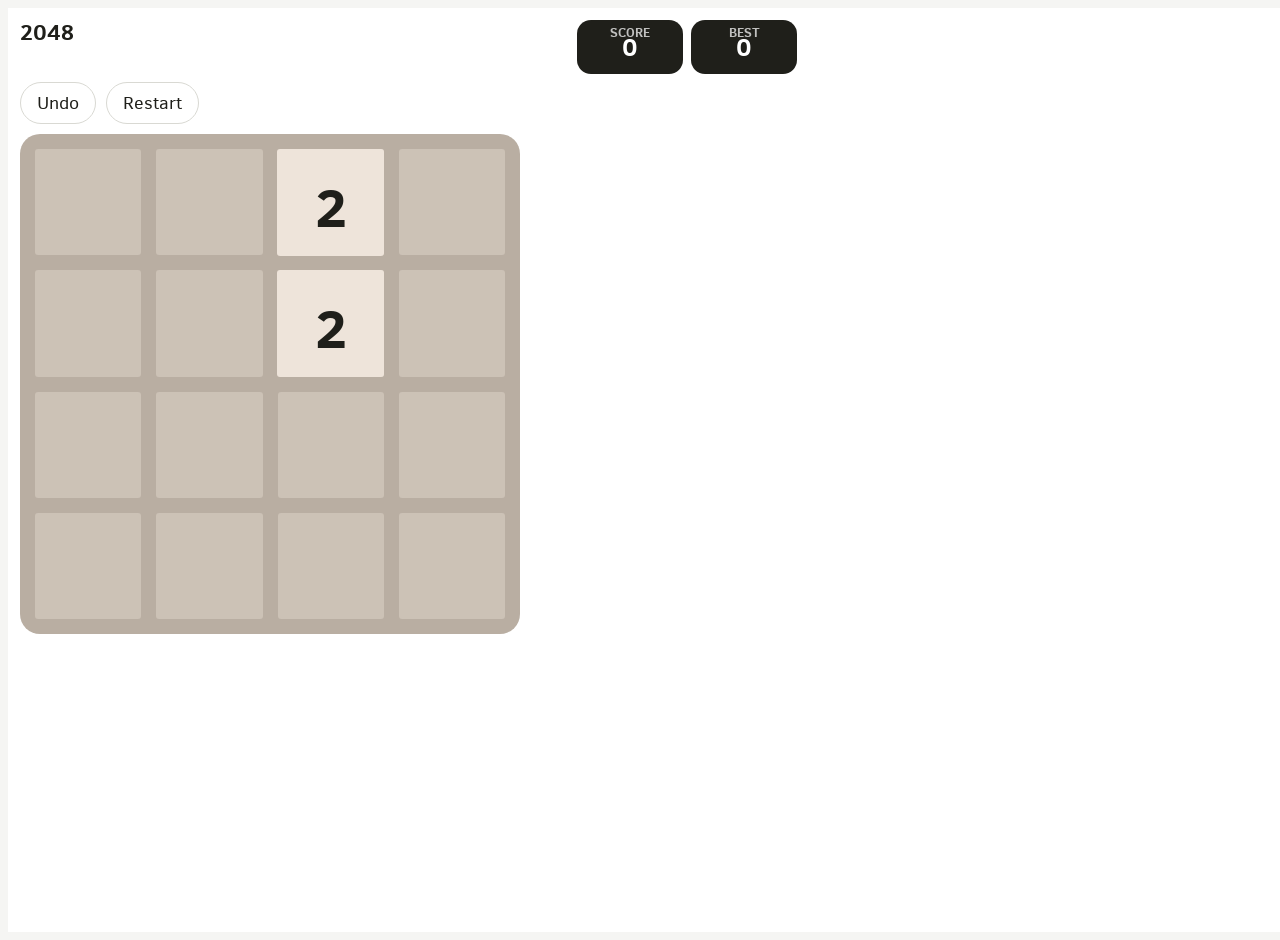
==== code/2048/index.html @ 92789663 "fix dir" ====
<!DOCTYPE html>
<html lang="en">
<head>
  <meta charset="utf-8">
  <title>2048</title>

  <link href="style/main.css" rel="stylesheet" type="text/css">
  <link rel="shortcut icon" href="favicon.ico">
  <link rel="apple-touch-icon" href="meta/apple-touch-icon.png">
  <meta name="apple-mobile-web-app-capable" content="yes">

  <meta name="HandheldFriendly" content="True">
  <meta name="MobileOptimized" content="320">
  <meta name="viewport" content="width=device-width, initial-scale=1.0, maximum-scale=1, user-scalable=no, viewport-fit=cover">
</head>
<body>
  <div class="container">
    <div class="heading">
      <div><h1 class="title">2048</h1></div>
      <div class="scores-container">
        <div class="score-container">0</div>
        <div class="best-container">0</div>
      </div>
    </div>
    <div class="top-actions">
      <button class="action-button" type="button" onclick="handle_undo()">Undo</button>
      <button class="action-button retry-button" type="button">Restart</button>
    </div>

    <div class="game-container">
      <div class="game-message">
        <p></p>
        <div class="lower">
	        <a class="keep-playing-button">Keep going</a>
          <a class="retry-button">Try again</a>
        </div>
      </div>

      <div class="grid-container">
        <div class="grid-row">
          <div class="grid-cell"></div>
          <div class="grid-cell"></div>
          <div class="grid-cell"></div>
          <div class="grid-cell"></div>
        </div>
        <div class="grid-row">
          <div class="grid-cell"></div>
          <div class="grid-cell"></div>
          <div class="grid-cell"></div>
          <div class="grid-cell"></div>
        </div>
        <div class="grid-row">
          <div class="grid-cell"></div>
          <div class="grid-cell"></div>
          <div class="grid-cell"></div>
          <div class="grid-cell"></div>
        </div>
        <div class="grid-row">
          <div class="grid-cell"></div>
          <div class="grid-cell"></div>
          <div class="grid-cell"></div>
          <div class="grid-cell"></div>
        </div>
      </div>

      <div class="tile-container">

      </div>
    </div>

  </div>

  <script src="js/seedrandom.js"></script>
  <script src="js/animframe_polyfill.js"></script>
  <script src="js/keyboard_input_manager.js"></script>
  <script src="js/html_actuator.js"></script>
  <script src="js/grid.js"></script>
  <script src="js/tile.js"></script>
  <script src="js/local_score_manager.js"></script>
  <script src="js/game_manager.js"></script>
  <script src="js/application.js"></script>

</body>
</html>
---- code/2048/style/main.css ----
@import url(fonts/clear-sans.css);
html, body {
  margin: 0;
  padding: 0;
  background: #faf8ef;
  color: #776e65;
  font-family: "Clear Sans", "Helvetica Neue", Arial, sans-serif;
  font-size: 18px; }

body {
  margin: 80px 0; }

.heading:after {
  content: "";
  display: block;
  clear: both; }

h1.title {
  font-size: 80px;
  font-weight: bold;
  margin: 0;
  display: block;
  float: left; }

@-webkit-keyframes move-up {
  0% {
    top: 25px;
    opacity: 1; }

  100% {
    top: -50px;
    opacity: 0; } }

@-moz-keyframes move-up {
  0% {
    top: 25px;
    opacity: 1; }

  100% {
    top: -50px;
    opacity: 0; } }

@keyframes move-up {
  0% {
    top: 25px;
    opacity: 1; }

  100% {
    top: -50px;
    opacity: 0; } }

.scores-container {
  float: right;
  text-align: right; }

.score-container, .best-container {
  position: relative;
  display: inline-block;
  background: #bbada0;
  padding: 15px 25px;
  font-size: 25px;
  height: 25px;
  line-height: 47px;
  font-weight: bold;
  border-radius: 3px;
  color: white;
  margin-top: 8px;
  text-align: center; }
  .score-container:after, .best-container:after {
    position: absolute;
    width: 100%;
    top: 10px;
    left: 0;
    text-transform: uppercase;
    font-size: 13px;
    line-height: 13px;
    text-align: center;
    color: #eee4da; }
  .score-container .score-addition, .best-container .score-addition {
    position: absolute;
    right: 30px;
    color: red;
    font-size: 25px;
    line-height: 25px;
    font-weight: bold;
    color: rgba(119, 110, 101, 0.9);
    z-index: 100;
    -webkit-animation: move-up 600ms ease-in;
    -moz-animation: move-up 600ms ease-in;
    animation: move-up 600ms ease-in;
    -webkit-animation-fill-mode: both;
    -moz-animation-fill-mode: both;
    animation-fill-mode: both; }

.score-container:after {
  content: "Score"; }

.best-container:after {
  content: "Best"; }

p {
  margin-top: 0;
  margin-bottom: 10px;
  line-height: 1.65; }

a {
  color: #776e65;
  font-weight: bold;
  text-decoration: underline;
  cursor: pointer; }

strong.important {
  text-transform: uppercase; }

hr {
  border: none;
  border-bottom: 1px solid #d8d4d0;
  margin-top: 20px;
  margin-bottom: 30px; }

.container {
  width: 500px;
  margin: 0 auto; }

@-webkit-keyframes fade-in {
  0% {
    opacity: 0; }

  100% {
    opacity: 1; } }

@-moz-keyframes fade-in {
  0% {
    opacity: 0; }

  100% {
    opacity: 1; } }

@keyframes fade-in {
  0% {
    opacity: 0; }

  100% {
    opacity: 1; } }

.game-container {
  margin-top: 40px;
  position: relative;
  padding: 15px;
  cursor: default;
  -webkit-touch-callout: none;
  -webkit-user-select: none;
  -moz-user-select: none;
  background: #bbada0;
  border-radius: 6px;
  width: 500px;
  height: 500px;
  -webkit-box-sizing: border-box;
  -moz-box-sizing: border-box;
  box-sizing: border-box; }
  .game-container .game-message {
    display: none;
    position: absolute;
    top: 0;
    right: 0;
    bottom: 0;
    left: 0;
    background: rgba(238, 228, 218, 0.5);
    z-index: 100;
    text-align: center;
    -webkit-animation: fade-in 800ms ease 1200ms;
    -moz-animation: fade-in 800ms ease 1200ms;
    animation: fade-in 800ms ease 1200ms;
    -webkit-animation-fill-mode: both;
    -moz-animation-fill-mode: both;
    animation-fill-mode: both; }
    .game-container .game-message p {
      font-size: 60px;
      font-weight: bold;
      height: 60px;
      line-height: 60px;
      margin-top: 222px; }
    .game-container .game-message .lower {
      display: block;
      margin-top: 59px; }
    .game-container .game-message a {
      display: inline-block;
      background: #8f7a66;
      border-radius: 3px;
      padding: 0 20px;
      text-decoration: none;
      color: #f9f6f2;
      height: 40px;
      line-height: 42px;
      margin-left: 9px; }
      .game-container .game-message a.keep-playing-button {
        display: none; }
    .game-container .game-message.game-won {
      background: rgba(237, 194, 46, 0.5);
      color: #f9f6f2; }
      .game-container .game-message.game-won a.keep-playing-button {
        display: inline-block; }
    .game-container .game-message.game-won, .game-container .game-message.game-over {
      display: block; }

.grid-container {
  position: absolute;
  z-index: 1; }

.grid-row {
  margin-bottom: 15px; }
  .grid-row:last-child {
    margin-bottom: 0; }
  .grid-row:after {
    content: "";
    display: block;
    clear: both; }

.grid-cell {
  width: 106.25px;
  height: 106.25px;
  margin-right: 15px;
  float: left;
  border-radius: 3px;
  background: rgba(238, 228, 218, 0.35); }
  .grid-cell:last-child {
    margin-right: 0; }

.tile-container {
  position: absolute;
  z-index: 2; }

.tile, .tile .tile-inner {
  width: 107px;
  height: 107px;
  line-height: 116.25px; }
.tile.tile-position-1-1 {
  -webkit-transform: translate(0px, 0px);
  -moz-transform: translate(0px, 0px);
  transform: translate(0px, 0px); }
.tile.tile-position-1-2 {
  -webkit-transform: translate(0px, 121px);
  -moz-transform: translate(0px, 121px);
  transform: translate(0px, 121px); }
.tile.tile-position-1-3 {
  -webkit-transform: translate(0px, 242px);
  -moz-transform: translate(0px, 242px);
  transform: translate(0px, 242px); }
.tile.tile-position-1-4 {
  -webkit-transform: translate(0px, 363px);
  -moz-transform: translate(0px, 363px);
  transform: translate(0px, 363px); }
.tile.tile-position-2-1 {
  -webkit-transform: translate(121px, 0px);
  -moz-transform: translate(121px, 0px);
  transform: translate(121px, 0px); }
.tile.tile-position-2-2 {
  -webkit-transform: translate(121px, 121px);
  -moz-transform: translate(121px, 121px);
  transform: translate(121px, 121px); }
.tile.tile-position-2-3 {
  -webkit-transform: translate(121px, 242px);
  -moz-transform: translate(121px, 242px);
  transform: translate(121px, 242px); }
.tile.tile-position-2-4 {
  -webkit-transform: translate(121px, 363px);
  -moz-transform: translate(121px, 363px);
  transform: translate(121px, 363px); }
.tile.tile-position-3-1 {
  -webkit-transform: translate(242px, 0px);
  -moz-transform: translate(242px, 0px);
  transform: translate(242px, 0px); }
.tile.tile-position-3-2 {
  -webkit-transform: translate(242px, 121px);
  -moz-transform: translate(242px, 121px);
  transform: translate(242px, 121px); }
.tile.tile-position-3-3 {
  -webkit-transform: translate(242px, 242px);
  -moz-transform: translate(242px, 242px);
  transform: translate(242px, 242px); }
.tile.tile-position-3-4 {
  -webkit-transform: translate(242px, 363px);
  -moz-transform: translate(242px, 363px);
  transform: translate(242px, 363px); }
.tile.tile-position-4-1 {
  -webkit-transform: translate(363px, 0px);
  -moz-transform: translate(363px, 0px);
  transform: translate(363px, 0px); }
.tile.tile-position-4-2 {
  -webkit-transform: translate(363px, 121px);
  -moz-transform: translate(363px, 121px);
  transform: translate(363px, 121px); }
.tile.tile-position-4-3 {
  -webkit-transform: translate(363px, 242px);
  -moz-transform: translate(363px, 242px);
  transform: translate(363px, 242px); }
.tile.tile-position-4-4 {
  -webkit-transform: translate(363px, 363px);
  -moz-transform: translate(363px, 363px);
  transform: translate(363px, 363px); }

.tile {
  position: absolute;
  -webkit-transition: 100ms ease-in-out;
  -moz-transition: 100ms ease-in-out;
  transition: 100ms ease-in-out;
  -webkit-transition-property: -webkit-transform;
  -moz-transition-property: -moz-transform;
  transition-property: transform; }
  .tile .tile-inner {
    border-radius: 3px;
    background: #eee4da;
    text-align: center;
    font-weight: bold;
    z-index: 10;
    font-size: 55px; }
  .tile.tile-2 .tile-inner {
    background: #eee4da;
    box-shadow: 0 0 30px 10px rgba(243, 215, 116, 0), inset 0 0 0 1px rgba(255, 255, 255, 0); }
  .tile.tile-4 .tile-inner {
    background: #ede0c8;
    box-shadow: 0 0 30px 10px rgba(243, 215, 116, 0), inset 0 0 0 1px rgba(255, 255, 255, 0); }
  .tile.tile-8 .tile-inner {
    color: #f9f6f2;
    background: #f2b179; }
  .tile.tile-16 .tile-inner {
    color: #f9f6f2;
    background: #f59563; }
  .tile.tile-32 .tile-inner {
    color: #f9f6f2;
    background: #f67c5f; }
  .tile.tile-64 .tile-inner {
    color: #f9f6f2;
    background: #f65e3b; }
  .tile.tile-128 .tile-inner {
    color: #f9f6f2;
    background: #edcf72;
    box-shadow: 0 0 30px 10px rgba(243, 215, 116, 0.2381), inset 0 0 0 1px rgba(255, 255, 255, 0.14286);
    font-size: 45px; }
    @media screen and (max-width: 520px) {
      .tile.tile-128 .tile-inner {
        font-size: 25px; } }
  .tile.tile-256 .tile-inner {
    color: #f9f6f2;
    background: #edcc61;
    box-shadow: 0 0 30px 10px rgba(243, 215, 116, 0.31746), inset 0 0 0 1px rgba(255, 255, 255, 0.19048);
    font-size: 45px; }
    @media screen and (max-width: 520px) {
      .tile.tile-256 .tile-inner {
        font-size: 25px; } }
  .tile.tile-512 .tile-inner {
    color: #f9f6f2;
    background: #edc850;
    box-shadow: 0 0 30px 10px rgba(243, 215, 116, 0.39683), inset 0 0 0 1px rgba(255, 255, 255, 0.2381);
    font-size: 45px; }
    @media screen and (max-width: 520px) {
      .tile.tile-512 .tile-inner {
        font-size: 25px; } }
  .tile.tile-1024 .tile-inner {
    color: #f9f6f2;
    background: #edc53f;
    box-shadow: 0 0 30px 10px rgba(243, 215, 116, 0.47619), inset 0 0 0 1px rgba(255, 255, 255, 0.28571);
    font-size: 35px; }
    @media screen and (max-width: 520px) {
      .tile.tile-1024 .tile-inner {
        font-size: 15px; } }
  .tile.tile-2048 .tile-inner {
    color: #f9f6f2;
    background: #edc22e;
    box-shadow: 0 0 30px 10px rgba(243, 215, 116, 0.55556), inset 0 0 0 1px rgba(255, 255, 255, 0.33333);
    font-size: 35px; }
    @media screen and (max-width: 520px) {
      .tile.tile-2048 .tile-inner {
        font-size: 15px; } }
  .tile.tile-super .tile-inner {
    color: #f9f6f2;
    background: #3c3a32;
    font-size: 30px; }
    @media screen and (max-width: 520px) {
      .tile.tile-super .tile-inner {
        font-size: 10px; } }

@-webkit-keyframes appear {
  0% {
    opacity: 0;
    -webkit-transform: scale(0);
    -moz-transform: scale(0);
    transform: scale(0); }

  100% {
    opacity: 1;
    -webkit-transform: scale(1);
    -moz-transform: scale(1);
    transform: scale(1); } }

@-moz-keyframes appear {
  0% {
    opacity: 0;
    -webkit-transform: scale(0);
    -moz-transform: scale(0);
    transform: scale(0); }

  100% {
    opacity: 1;
    -webkit-transform: scale(1);
    -moz-transform: scale(1);
    transform: scale(1); } }

@keyframes appear {
  0% {
    opacity: 0;
    -webkit-transform: scale(0);
    -moz-transform: scale(0);
    transform: scale(0); }

  100% {
    opacity: 1;
    -webkit-transform: scale(1);
    -moz-transform: scale(1);
    transform: scale(1); } }

.tile-new .tile-inner {
  -webkit-animation: appear 200ms ease 100ms;
  -moz-animation: appear 200ms ease 100ms;
  animation: appear 200ms ease 100ms;
  -webkit-animation-fill-mode: backwards;
  -moz-animation-fill-mode: backwards;
  animation-fill-mode: backwards; }

@-webkit-keyframes pop {
  0% {
    -webkit-transform: scale(0);
    -moz-transform: scale(0);
    transform: scale(0); }

  50% {
    -webkit-transform: scale(1.2);
    -moz-transform: scale(1.2);
    transform: scale(1.2); }

  100% {
    -webkit-transform: scale(1);
    -moz-transform: scale(1);
    transform: scale(1); } }

@-moz-keyframes pop {
  0% {
    -webkit-transform: scale(0);
    -moz-transform: scale(0);
    transform: scale(0); }

  50% {
    -webkit-transform: scale(1.2);
    -moz-transform: scale(1.2);
    transform: scale(1.2); }

  100% {
    -webkit-transform: scale(1);
    -moz-transform: scale(1);
    transform: scale(1); } }

@keyframes pop {
  0% {
    -webkit-transform: scale(0);
    -moz-transform: scale(0);
    transform: scale(0); }

  50% {
    -webkit-transform: scale(1.2);
    -moz-transform: scale(1.2);
    transform: scale(1.2); }

  100% {
    -webkit-transform: scale(1);
    -moz-transform: scale(1);
    transform: scale(1); } }

.tile-merged .tile-inner {
  z-index: 20;
  -webkit-animation: pop 200ms ease 100ms;
  -moz-animation: pop 200ms ease 100ms;
  animation: pop 200ms ease 100ms;
  -webkit-animation-fill-mode: backwards;
  -moz-animation-fill-mode: backwards;
  animation-fill-mode: backwards; }

.game-intro {
  margin-bottom: 0; }

.game-explanation {
  margin-top: 50px; }

@media screen and (max-width: 520px) {
  html, body {
    font-size: 15px; }

  body {
    margin: 20px 0;
    padding: 0 20px; }

  h1.title {
    font-size: 27px;
    margin-top: 15px; }

  .container {
    width: 280px;
    margin: 0 auto; }

  .score-container, .best-container {
    margin-top: 0;
    padding: 15px 10px;
    min-width: 40px; }

  .heading {
    margin-bottom: 10px; }

  .game-container {
    margin-top: 40px;
    position: relative;
    padding: 10px;
    cursor: default;
    -webkit-touch-callout: none;
    -webkit-user-select: none;
    -moz-user-select: none;
    background: #bbada0;
    border-radius: 6px;
    width: 280px;
    height: 280px;
    -webkit-box-sizing: border-box;
    -moz-box-sizing: border-box;
    box-sizing: border-box; }
    .game-container .game-message {
      display: none;
      position: absolute;
      top: 0;
      right: 0;
      bottom: 0;
      left: 0;
      background: rgba(238, 228, 218, 0.5);
      z-index: 100;
      text-align: center;
      -webkit-animation: fade-in 800ms ease 1200ms;
      -moz-animation: fade-in 800ms ease 1200ms;
      animation: fade-in 800ms ease 1200ms;
      -webkit-animation-fill-mode: both;
      -moz-animation-fill-mode: both;
      animation-fill-mode: both; }
      .game-container .game-message p {
        font-size: 60px;
        font-weight: bold;
        height: 60px;
        line-height: 60px;
        margin-top: 222px; }
      .game-container .game-message .lower {
        display: block;
        margin-top: 59px; }
      .game-container .game-message a {
        display: inline-block;
        background: #8f7a66;
        border-radius: 3px;
        padding: 0 20px;
        text-decoration: none;
        color: #f9f6f2;
        height: 40px;
        line-height: 42px;
        margin-left: 9px; }
        .game-container .game-message a.keep-playing-button {
          display: none; }
      .game-container .game-message.game-won {
        background: rgba(237, 194, 46, 0.5);
        color: #f9f6f2; }
        .game-container .game-message.game-won a.keep-playing-button {
          display: inline-block; }
      .game-container .game-message.game-won, .game-container .game-message.game-over {
        display: block; }

  .grid-container {
    position: absolute;
    z-index: 1; }

  .grid-row {
    margin-bottom: 10px; }
    .grid-row:last-child {
      margin-bottom: 0; }
    .grid-row:after {
      content: "";
      display: block;
      clear: both; }

  .grid-cell {
    width: 57.5px;
    height: 57.5px;
    margin-right: 10px;
    float: left;
    border-radius: 3px;
    background: rgba(238, 228, 218, 0.35); }
    .grid-cell:last-child {
      margin-right: 0; }

  .tile-container {
    position: absolute;
    z-index: 2; }

  .tile, .tile .tile-inner {
    width: 58px;
    height: 58px;
    line-height: 67.5px; }
  .tile.tile-position-1-1 {
    -webkit-transform: translate(0px, 0px);
    -moz-transform: translate(0px, 0px);
    transform: translate(0px, 0px); }
  .tile.tile-position-1-2 {
    -webkit-transform: translate(0px, 67px);
    -moz-transform: translate(0px, 67px);
    transform: translate(0px, 67px); }
  .tile.tile-position-1-3 {
    -webkit-transform: translate(0px, 135px);
    -moz-transform: translate(0px, 135px);
    transform: translate(0px, 135px); }
  .tile.tile-position-1-4 {
    -webkit-transform: translate(0px, 202px);
    -moz-transform: translate(0px, 202px);
    transform: translate(0px, 202px); }
  .tile.tile-position-2-1 {
    -webkit-transform: translate(67px, 0px);
    -moz-transform: translate(67px, 0px);
    transform: translate(67px, 0px); }
  .tile.tile-position-2-2 {
    -webkit-transform: translate(67px, 67px);
    -moz-transform: translate(67px, 67px);
    transform: translate(67px, 67px); }
  .tile.tile-position-2-3 {
    -webkit-transform: translate(67px, 135px);
    -moz-transform: translate(67px, 135px);
    transform: translate(67px, 135px); }
  .tile.tile-position-2-4 {
    -webkit-transform: translate(67px, 202px);
    -moz-transform: translate(67px, 202px);
    transform: translate(67px, 202px); }
  .tile.tile-position-3-1 {
    -webkit-transform: translate(135px, 0px);
    -moz-transform: translate(135px, 0px);
    transform: translate(135px, 0px); }
  .tile.tile-position-3-2 {
    -webkit-transform: translate(135px, 67px);
    -moz-transform: translate(135px, 67px);
    transform: translate(135px, 67px); }
  .tile.tile-position-3-3 {
    -webkit-transform: translate(135px, 135px);
    -moz-transform: translate(135px, 135px);
    transform: translate(135px, 135px); }
  .tile.tile-position-3-4 {
    -webkit-transform: translate(135px, 202px);
    -moz-transform: translate(135px, 202px);
    transform: translate(135px, 202px); }
  .tile.tile-position-4-1 {
    -webkit-transform: translate(202px, 0px);
    -moz-transform: translate(202px, 0px);
    transform: translate(202px, 0px); }
  .tile.tile-position-4-2 {
    -webkit-transform: translate(202px, 67px);
    -moz-transform: translate(202px, 67px);
    transform: translate(202px, 67px); }
  .tile.tile-position-4-3 {
    -webkit-transform: translate(202px, 135px);
    -moz-transform: translate(202px, 135px);
    transform: translate(202px, 135px); }
  .tile.tile-position-4-4 {
    -webkit-transform: translate(202px, 202px);
    -moz-transform: translate(202px, 202px);
    transform: translate(202px, 202px); }

  .game-container {
    margin-top: 20px; }

  .tile .tile-inner {
    font-size: 35px; }

  .game-message p {
    font-size: 30px !important;
    height: 30px !important;
    line-height: 30px !important;
    margin-top: 90px !important; }
  .game-message .lower {
    margin-top: 30px !important; } }

html,
body {
  background: #f5f5f3;
  color: #1f1f1a;
}

body {
  margin: 0;
  min-height: 100dvh;
  width: 100vw;
  display: block;
  padding:
    max(8px, env(safe-area-inset-top))
    max(8px, env(safe-area-inset-right))
    max(8px, env(safe-area-inset-bottom))
    max(8px, env(safe-area-inset-left));
  overflow: hidden;
}

.container {
  width: 100%;
  height: calc(100dvh - env(safe-area-inset-top) - env(safe-area-inset-bottom));
  background: #ffffff;
  padding: 12px;
  overflow: hidden;
}

.heading {
  display: flex;
  align-items: flex-start;
  justify-content: space-between;
  gap: 12px;
}

h1.title {
  float: none;
  margin: 0;
  font-size: 22px;
  line-height: 1.1;
}

.scores-container {
  float: none;
  display: flex;
  gap: 8px;
}

.score-container,
.best-container {
  margin-top: 0;
  border-radius: 14px;
  background: #1f1f1a;
  color: #ffffff;
  min-width: 78px;
  padding: 12px 14px;
  height: auto;
  line-height: 1.2;
}

.score-container:after,
.best-container:after {
  color: rgba(255, 255, 255, 0.72);
  top: 6px;
}

.top-actions {
  display: flex;
  gap: 10px;
  margin: 8px 0 10px;
}

.action-button {
  appearance: none;
  border: 1px solid #d9d9d3;
  background: #ffffff;
  color: #1f1f1a;
  border-radius: 999px;
  min-height: 42px;
  padding: 0 16px;
  font: inherit;
}

.game-container {
  margin-top: 0;
  border-radius: 20px;
  background: #b9aea2;
}

.game-container .game-message {
  border-radius: 20px;
}

.game-container .game-message a {
  border-radius: 999px;
  background: #1f1f1a;
}

hr {
  display: none;
}

@media screen and (max-width: 520px) {
  body {
    padding: 0;
  }

  .container {
    width: 100%;
    min-height: 100dvh;
    height: 100dvh;
    padding: 12px;
  }

  .heading {
    align-items: center;
  }

  .scores-container {
    gap: 6px;
  }

  .score-container,
  .best-container {
    min-width: 68px;
    padding: 12px 10px;
  }

  .top-actions {
    margin-bottom: 14px;
  }
}
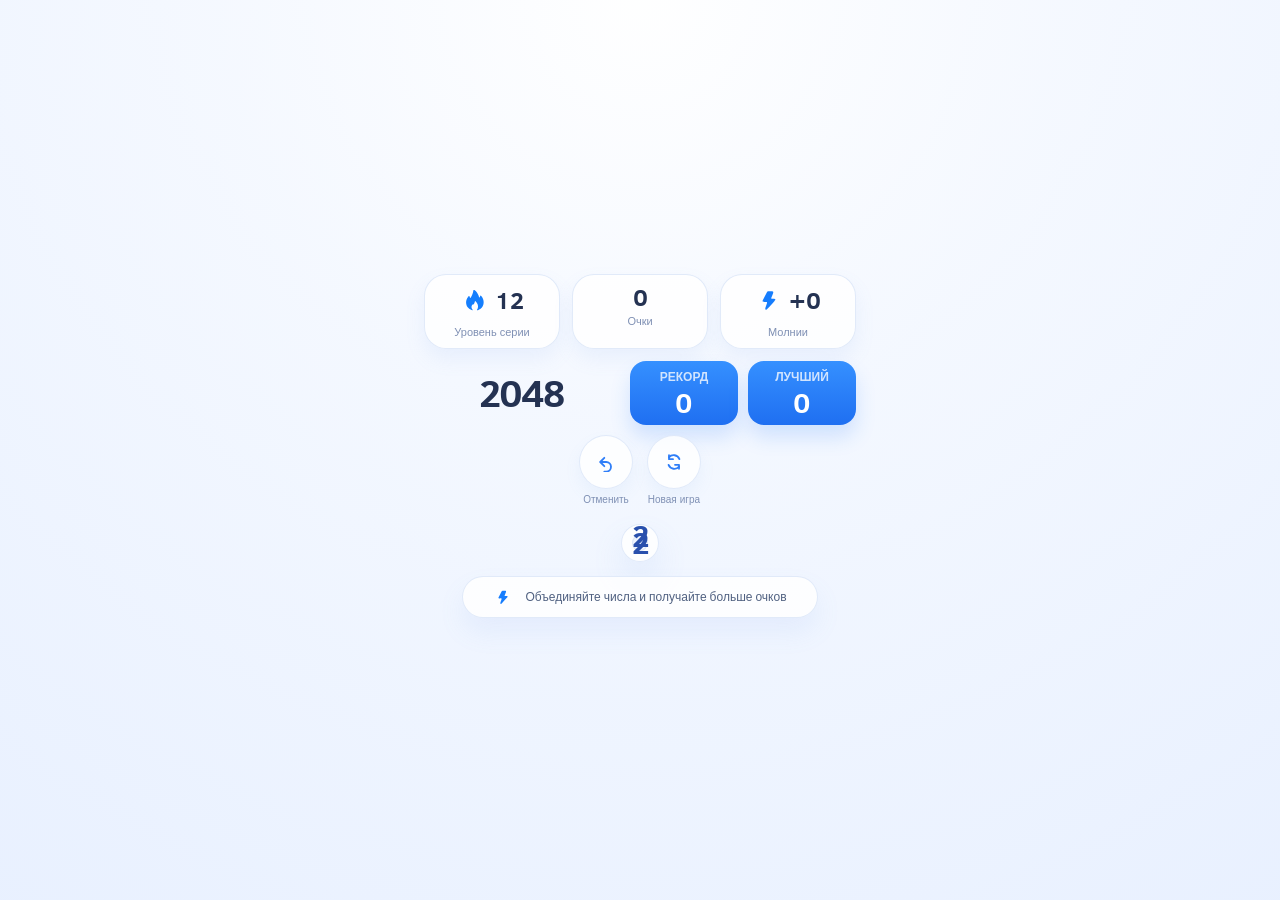
==== commit c1cebd59: "mvp1.0" ====
--- a/code/2048/index.html
+++ b/code/2048/index.html
@@ -1,5 +1,5 @@
 <!DOCTYPE html>
-<html lang="en">
+<html lang="ru">
 <head>
   <meta charset="utf-8">
   <title>2048</title>
@@ -14,61 +14,121 @@
   <meta name="viewport" content="width=device-width, initial-scale=1.0, maximum-scale=1, user-scalable=no, viewport-fit=cover">
 </head>
 <body>
-  <div class="container">
-    <div class="heading">
-      <div><h1 class="title">2048</h1></div>
-      <div class="scores-container">
-        <div class="score-container">0</div>
-        <div class="best-container">0</div>
-      </div>
-    </div>
-    <div class="top-actions">
-      <button class="action-button" type="button" onclick="handle_undo()">Undo</button>
-      <button class="action-button retry-button" type="button">Restart</button>
-    </div>
+  <main class="app-shell">
+    <section class="game-screen">
+      <section class="stats-strip">
+        <article class="stat-card stat-card--series">
+          <div class="stat-value stat-value--with-icon">
+            <img src="../../assets_home/огонек.svg" alt="" class="stat-icon">
+            <span>12</span>
+          </div>
+          <p class="stat-label">Уровень серии</p>
+        </article>
 
-    <div class="game-container">
-      <div class="game-message">
-        <p></p>
-        <div class="lower">
-	        <a class="keep-playing-button">Keep going</a>
-          <a class="retry-button">Try again</a>
+        <article class="stat-card stat-card--score">
+          <div class="stat-value hud-score-value">0</div>
+          <p class="stat-label">Очки</p>
+        </article>
+
+        <article class="stat-card stat-card--lightning">
+          <div class="stat-value stat-value--with-icon">
+            <img src="../../assets_home/молния.svg" alt="" class="stat-icon">
+            <span id="lightningValue">+0</span>
+          </div>
+          <p class="stat-label">Молнии</p>
+        </article>
+      </section>
+
+      <section class="scoreboard-panel">
+        <div class="scoreboard-copy">
+          <h2 class="scoreboard-title">2048</h2>
         </div>
-      </div>
 
-      <div class="grid-container">
-        <div class="grid-row">
-          <div class="grid-cell"></div>
-          <div class="grid-cell"></div>
-          <div class="grid-cell"></div>
-          <div class="grid-cell"></div>
+        <div class="scoreboard-cards">
+          <article class="result-card">
+            <span class="result-label">Рекорд</span>
+            <div class="score-container">0</div>
+          </article>
+          <article class="result-card">
+            <span class="result-label">Лучший</span>
+            <div class="best-container">0</div>
+          </article>
         </div>
-        <div class="grid-row">
-          <div class="grid-cell"></div>
-          <div class="grid-cell"></div>
-          <div class="grid-cell"></div>
-          <div class="grid-cell"></div>
+      </section>
+
+      <section class="controls-panel" aria-label="Действия">
+        <button class="control-button" type="button" onclick="handle_undo()" aria-label="Отменить">
+          <span class="control-circle">
+            <svg viewBox="0 0 24 24" aria-hidden="true">
+              <path d="M10 7 5 12l5 5" fill="none" stroke="currentColor" stroke-linecap="round" stroke-linejoin="round" stroke-width="2.2"></path>
+              <path d="M6 12h6.2a5.8 5.8 0 1 1 0 11.6H10" fill="none" stroke="currentColor" stroke-linecap="round" stroke-linejoin="round" stroke-width="2.2"></path>
+            </svg>
+          </span>
+          <span class="control-label">Отменить</span>
+        </button>
+
+        <button class="control-button retry-button" type="button" aria-label="Новая игра">
+          <span class="control-circle">
+            <svg viewBox="0 0 24 24" aria-hidden="true">
+              <path d="M18.5 8.5A7.5 7.5 0 0 0 5.9 6.4" fill="none" stroke="currentColor" stroke-linecap="round" stroke-linejoin="round" stroke-width="2.2"></path>
+              <path d="M6 3.8v4.8h4.8" fill="none" stroke="currentColor" stroke-linecap="round" stroke-linejoin="round" stroke-width="2.2"></path>
+              <path d="M5.5 15.5A7.5 7.5 0 0 0 18.1 17.6" fill="none" stroke="currentColor" stroke-linecap="round" stroke-linejoin="round" stroke-width="2.2"></path>
+              <path d="M18 20.2v-4.8h-4.8" fill="none" stroke="currentColor" stroke-linecap="round" stroke-linejoin="round" stroke-width="2.2"></path>
+            </svg>
+          </span>
+          <span class="control-label">Новая игра</span>
+        </button>
+      </section>
+
+      <section class="board-shell">
+        <div class="game-container">
+          <div class="game-message">
+            <div class="message-card">
+              <p></p>
+              <div class="lower">
+                <a class="keep-playing-button">Продолжить</a>
+                <a class="retry-button">Играть снова</a>
+              </div>
+            </div>
+          </div>
+
+          <div class="grid-container">
+            <div class="grid-row">
+              <div class="grid-cell"></div>
+              <div class="grid-cell"></div>
+              <div class="grid-cell"></div>
+              <div class="grid-cell"></div>
+            </div>
+            <div class="grid-row">
+              <div class="grid-cell"></div>
+              <div class="grid-cell"></div>
+              <div class="grid-cell"></div>
+              <div class="grid-cell"></div>
+            </div>
+            <div class="grid-row">
+              <div class="grid-cell"></div>
+              <div class="grid-cell"></div>
+              <div class="grid-cell"></div>
+              <div class="grid-cell"></div>
+            </div>
+            <div class="grid-row">
+              <div class="grid-cell"></div>
+              <div class="grid-cell"></div>
+              <div class="grid-cell"></div>
+              <div class="grid-cell"></div>
+            </div>
+          </div>
+
+          <div class="tile-container"></div>
         </div>
-        <div class="grid-row">
-          <div class="grid-cell"></div>
-          <div class="grid-cell"></div>
-          <div class="grid-cell"></div>
-          <div class="grid-cell"></div>
-        </div>
-        <div class="grid-row">
-          <div class="grid-cell"></div>
-          <div class="grid-cell"></div>
-          <div class="grid-cell"></div>
-          <div class="grid-cell"></div>
-        </div>
-      </div>
+      </section>
 
-      <div class="tile-container">
-
-      </div>
-    </div>
-
-  </div>
+      <aside class="hint-card">
+        <img src="../../assets_home/молния.svg" alt="" class="hint-icon">
+        <p>Объединяйте числа и получайте больше очков</p>
+      </aside>
+    </section>
+  </main>
 
   <script src="js/seedrandom.js"></script>
   <script src="js/animframe_polyfill.js"></script>
@@ -79,6 +139,5 @@
   <script src="js/local_score_manager.js"></script>
   <script src="js/game_manager.js"></script>
   <script src="js/application.js"></script>
-
 </body>
 </html>
--- a/code/2048/style/main.css
+++ b/code/2048/style/main.css
@@ -1,817 +1,628 @@
 @import url(fonts/clear-sans.css);
-html, body {
+
+:root {
+  --screen-bg: #f4f8ff;
+  --panel-bg: rgba(255, 255, 255, 0.76);
+  --panel-border: rgba(198, 214, 246, 0.82);
+  --panel-shadow: 0 18px 40px rgba(119, 162, 235, 0.14);
+  --text-main: #243252;
+  --text-soft: #7f90b4;
+  --accent: #2f7ef8;
+  --accent-strong: #1f6ff1;
+  --board-size: min(calc(100% - 20px), calc(100dvh - 360px), 352px);
+  --board-gap: 8px;
+  --cell-size: calc((var(--board-size) - (var(--board-gap) * 5)) / 4);
+  --cell-step: calc(var(--cell-size) + var(--board-gap));
+}
+
+*,
+*::before,
+*::after {
+  box-sizing: border-box;
+}
+
+html,
+body {
   margin: 0;
+  min-height: 100%;
+}
+
+body {
+  background:
+    radial-gradient(circle at top center, rgba(255, 255, 255, 0.9), rgba(244, 248, 255, 0.8) 38%, rgba(232, 240, 255, 0.9) 100%),
+    linear-gradient(180deg, #f9fbff 0%, #edf4ff 100%);
+  color: var(--text-main);
+  font-family: "Clear Sans", "Helvetica Neue", Arial, sans-serif;
+  font-size: 18px;
+  -webkit-font-smoothing: antialiased;
+  text-rendering: optimizeLegibility;
+  overflow-x: hidden;
+}
+
+button,
+a {
+  font: inherit;
+}
+
+button {
+  border: 0;
   padding: 0;
-  background: #faf8ef;
-  color: #776e65;
-  font-family: "Clear Sans", "Helvetica Neue", Arial, sans-serif;
-  font-size: 18px; }
-
-body {
-  margin: 80px 0; }
-
-.heading:after {
-  content: "";
+  background: none;
+  cursor: pointer;
+}
+
+.app-shell {
+  min-height: 100dvh;
+  display: grid;
+  place-items: center;
+  padding: 10px 8px 14px;
+}
+
+.game-screen {
+  max-width: 440px;
+  width: min(100%, 440px);
+  margin: 0 auto;
+  padding: 6px 4px 12px;
+  border-radius: 20px;
+  background: transparent;
+}
+
+.stats-strip,
+.scoreboard-panel,
+.controls-panel,
+.board-shell,
+.hint-card {
+  border: 0;
+  box-shadow: none;
+}
+
+.stats-strip {
+  display: grid;
+  grid-template-columns: repeat(3, minmax(0, 1fr));
+  gap: 12px;
+  margin-top: 2px;
+  padding: 0;
+  border-radius: 0;
+  background: transparent;
+}
+
+.stat-card {
+  min-height: 72px;
+  padding: 10px 10px 8px;
+  border-radius: 22px;
+  background: rgba(255, 255, 255, 0.82);
+  border: 1.5px solid rgba(214, 226, 247, 0.72);
+  box-shadow: 0 10px 20px rgba(121, 161, 233, 0.1);
+  text-align: center;
+}
+
+.stat-value {
+  font-size: 24px;
+  line-height: 1;
+  font-weight: 700;
+  color: var(--text-main);
+}
+
+.stat-value--with-icon {
+  display: inline-flex;
+  align-items: center;
+  justify-content: center;
+  gap: 6px;
+}
+
+.stat-icon {
+  width: 28px;
+  height: 28px;
+  flex: none;
+  margin-top: 1px;
+}
+
+.stat-label {
+  margin: 6px 0 0;
+  font-size: 11px;
+  line-height: 1.2;
+  color: var(--text-soft);
+}
+
+.scoreboard-panel {
+  display: grid;
+  grid-template-columns: minmax(0, 1fr) auto;
+  gap: 12px;
+  align-items: center;
+  margin-top: 12px;
+  padding: 0;
+  border: 0;
+  box-shadow: none;
+  background: transparent;
+}
+
+.scoreboard-title {
+  margin: 0;
+  font-size: 38px;
+  line-height: 1;
+  letter-spacing: -0.05em;
+}
+
+.scoreboard-cards {
+  display: flex;
+  gap: 10px;
+  align-items: center;
+}
+
+.result-card {
+  min-width: 108px;
+  padding: 10px 14px 8px;
+  border-radius: 16px;
+  background: linear-gradient(180deg, #3590ff 0%, #1f6ff1 100%);
+  box-shadow: 0 12px 20px rgba(47, 126, 248, 0.18);
+  color: #fff;
+  text-align: center;
+}
+
+.result-label {
   display: block;
-  clear: both; }
-
-h1.title {
-  font-size: 80px;
-  font-weight: bold;
+  font-size: 12px;
+  line-height: 1;
+  font-weight: 700;
+  text-transform: uppercase;
+  opacity: 0.78;
+}
+
+.score-container,
+.best-container {
+  position: relative;
+  margin-top: 6px;
+  font-size: 28px;
+  line-height: 1;
+  font-weight: 700;
+  color: #fff;
+}
+
+.score-addition {
+  position: absolute;
+  top: -28px;
+  right: -8px;
+  font-size: 20px;
+  font-weight: 700;
+  color: rgba(255, 255, 255, 0.82);
+  animation: move-up 600ms ease-in both;
+}
+
+.controls-panel {
+  display: flex;
+  gap: 14px;
+  margin-top: 10px;
+  padding: 0;
+  border: 0;
+  box-shadow: none;
+  background: transparent;
+  justify-content: center;
+}
+
+.control-button {
+  display: flex;
+  flex-direction: column;
+  align-items: center;
+  gap: 4px;
+  color: var(--text-soft);
+}
+
+.control-circle {
+  display: inline-flex;
+  align-items: center;
+  justify-content: center;
+  width: 54px;
+  height: 54px;
+  border-radius: 50%;
+  background: rgba(255, 255, 255, 0.82);
+  border: 1.5px solid rgba(214, 226, 247, 0.72);
+  box-shadow: 0 8px 16px rgba(119, 162, 235, 0.08);
+  color: var(--accent);
+}
+
+.control-circle svg {
+  width: 20px;
+  height: 20px;
+}
+
+.control-label {
+  font-size: 10px;
+}
+
+.board-shell {
+  margin-top: 18px;
+  width: fit-content;
+  max-width: 100%;
+  margin-left: auto;
+  margin-right: auto;
+  padding: 10px;
+  border-radius: 26px;
+  background: rgba(255, 255, 255, 0.84);
+  border: 1.5px solid rgba(214, 226, 247, 0.72);
+  box-shadow: 0 16px 32px rgba(121, 161, 233, 0.14);
+}
+
+.game-container {
+  position: relative;
+  width: var(--board-size);
+  height: var(--board-size);
+  margin: 0 auto;
+  padding: var(--board-gap);
+  border-radius: 24px;
+  background: #eef4ff;
+  box-shadow: inset 0 0 0 1px rgba(219, 229, 247, 0.96);
+  touch-action: none;
+  user-select: none;
+}
+
+.scoreboard-copy {
+  display: flex;
+  align-items: center;
+  justify-content: center;
+}
+
+.scoreboard-cards {
+  justify-content: center;
+}
+
+.hint-card {
+  max-width: 100%;
+  justify-content: center;
+  text-align: center;
+}
+
+.grid-container,
+.tile-container {
+  position: absolute;
+  top: var(--board-gap);
+  right: var(--board-gap);
+  bottom: var(--board-gap);
+  left: var(--board-gap);
+}
+
+.grid-container {
+  display: grid;
+  gap: var(--board-gap);
+  z-index: 1;
+}
+
+.grid-row {
+  display: grid;
+  grid-template-columns: repeat(4, 1fr);
+  gap: var(--board-gap);
+}
+
+.grid-cell {
+  width: var(--cell-size);
+  height: var(--cell-size);
+  border-radius: 12px;
+  background: #e3ecfb;
+}
+
+.tile-container {
+  z-index: 2;
+}
+
+.tile,
+.tile .tile-inner {
+  width: var(--cell-size);
+  height: var(--cell-size);
+}
+
+.tile {
+  position: absolute;
+  transition: transform 100ms ease-in-out;
+}
+
+.tile .tile-inner {
+  display: flex;
+  align-items: center;
+  justify-content: center;
+  border-radius: 12px;
+  box-shadow: inset 0 0 0 1px rgba(204, 219, 247, 0.96);
+  font-size: 30px;
+  font-weight: 700;
+  line-height: 1;
+  letter-spacing: -0.04em;
+}
+
+.tile.tile-position-1-1 { transform: translate(0, 0); }
+.tile.tile-position-1-2 { transform: translate(0, calc(var(--cell-step) * 1)); }
+.tile.tile-position-1-3 { transform: translate(0, calc(var(--cell-step) * 2)); }
+.tile.tile-position-1-4 { transform: translate(0, calc(var(--cell-step) * 3)); }
+.tile.tile-position-2-1 { transform: translate(calc(var(--cell-step) * 1), 0); }
+.tile.tile-position-2-2 { transform: translate(calc(var(--cell-step) * 1), calc(var(--cell-step) * 1)); }
+.tile.tile-position-2-3 { transform: translate(calc(var(--cell-step) * 1), calc(var(--cell-step) * 2)); }
+.tile.tile-position-2-4 { transform: translate(calc(var(--cell-step) * 1), calc(var(--cell-step) * 3)); }
+.tile.tile-position-3-1 { transform: translate(calc(var(--cell-step) * 2), 0); }
+.tile.tile-position-3-2 { transform: translate(calc(var(--cell-step) * 2), calc(var(--cell-step) * 1)); }
+.tile.tile-position-3-3 { transform: translate(calc(var(--cell-step) * 2), calc(var(--cell-step) * 2)); }
+.tile.tile-position-3-4 { transform: translate(calc(var(--cell-step) * 2), calc(var(--cell-step) * 3)); }
+.tile.tile-position-4-1 { transform: translate(calc(var(--cell-step) * 3), 0); }
+.tile.tile-position-4-2 { transform: translate(calc(var(--cell-step) * 3), calc(var(--cell-step) * 1)); }
+.tile.tile-position-4-3 { transform: translate(calc(var(--cell-step) * 3), calc(var(--cell-step) * 2)); }
+.tile.tile-position-4-4 { transform: translate(calc(var(--cell-step) * 3), calc(var(--cell-step) * 3)); }
+
+.tile.tile-2 .tile-inner,
+.tile.tile-4 .tile-inner {
+  background: #ffffff;
+  color: #2950ad;
+  box-shadow:
+    inset 0 0 0 1px rgba(201, 216, 245, 0.96),
+    0 6px 16px rgba(122, 158, 222, 0.08);
+}
+
+.tile.tile-8 .tile-inner {
+  background: linear-gradient(180deg, #3590ff 0%, #1f6ff1 100%);
+  color: #fff;
+  box-shadow: 0 16px 24px rgba(47, 126, 248, 0.22);
+}
+
+.tile.tile-16 .tile-inner {
+  background: linear-gradient(180deg, #4ca2ff 0%, #2f7ef8 100%);
+  color: #fff;
+}
+
+.tile.tile-32 .tile-inner {
+  background: linear-gradient(180deg, #83bcff 0%, #4c98ff 100%);
+  color: #fff;
+}
+
+.tile.tile-64 .tile-inner {
+  background: linear-gradient(180deg, #a8cdff 0%, #6eaefc 100%);
+  color: #fff;
+}
+
+.tile.tile-128 .tile-inner,
+.tile.tile-256 .tile-inner,
+.tile.tile-512 .tile-inner,
+.tile.tile-1024 .tile-inner,
+.tile.tile-2048 .tile-inner,
+.tile.tile-super .tile-inner {
+  background: linear-gradient(180deg, #164dc2 0%, #0f3da4 100%);
+  color: #fff;
+  font-size: 20px;
+}
+
+.game-message {
+  display: none;
+  position: absolute;
+  inset: 0;
+  z-index: 10;
+  align-items: center;
+  justify-content: center;
+  padding: 24px;
+  border-radius: inherit;
+  background: rgba(236, 243, 255, 0.72);
+}
+
+.game-message.game-won,
+.game-message.game-over {
+  display: flex;
+}
+
+.message-card {
+  width: min(100%, 360px);
+  padding: 24px 20px;
+  border-radius: 24px;
+  background: rgba(255, 255, 255, 0.94);
+  box-shadow: 0 22px 40px rgba(119, 162, 235, 0.18);
+  text-align: center;
+}
+
+.game-message p {
   margin: 0;
-  display: block;
-  float: left; }
-
-@-webkit-keyframes move-up {
-  0% {
-    top: 25px;
-    opacity: 1; }
-
-  100% {
-    top: -50px;
-    opacity: 0; } }
-
-@-moz-keyframes move-up {
-  0% {
-    top: 25px;
-    opacity: 1; }
-
-  100% {
-    top: -50px;
-    opacity: 0; } }
+  font-size: clamp(34px, 7vw, 44px);
+  line-height: 1;
+  font-weight: 700;
+}
+
+.game-message .lower {
+  display: flex;
+  justify-content: center;
+  gap: 12px;
+  flex-wrap: wrap;
+  margin-top: 18px;
+}
+
+.game-message a {
+  display: inline-flex;
+  align-items: center;
+  justify-content: center;
+  min-width: 148px;
+  min-height: 52px;
+  padding: 0 24px;
+  border-radius: 18px;
+  background: linear-gradient(180deg, #3590ff 0%, #1f6ff1 100%);
+  box-shadow: 0 16px 24px rgba(47, 126, 248, 0.22);
+  color: #fff;
+  text-decoration: none;
+  font-weight: 700;
+}
+
+.keep-playing-button {
+  display: none;
+}
+
+.game-message.game-won .keep-playing-button {
+  display: inline-flex;
+}
+
+.tile-new .tile-inner {
+  animation: appear 200ms ease 100ms backwards;
+}
+
+.tile-merged .tile-inner {
+  z-index: 20;
+  animation: pop 200ms ease 100ms backwards;
+}
+
+.hint-card {
+  display: flex;
+  align-items: center;
+  gap: 12px;
+  margin: 14px auto 0;
+  max-width: calc(var(--board-size) + 4px);
+  padding: 10px 16px;
+  border-radius: 999px;
+  background: rgba(255, 255, 255, 0.82);
+  border: 1.5px solid rgba(214, 226, 247, 0.72);
+  box-shadow: 0 14px 26px rgba(121, 161, 233, 0.1);
+}
+
+.hint-card p {
+  margin: 0;
+  font-size: 12px;
+  color: #506181;
+}
+
+.hint-icon {
+  width: 20px;
+  height: 20px;
+  flex: none;
+}
 
 @keyframes move-up {
   0% {
-    top: 25px;
-    opacity: 1; }
+    transform: translateY(0);
+    opacity: 1;
+  }
 
   100% {
-    top: -50px;
-    opacity: 0; } }
-
-.scores-container {
-  float: right;
-  text-align: right; }
-
-.score-container, .best-container {
-  position: relative;
-  display: inline-block;
-  background: #bbada0;
-  padding: 15px 25px;
-  font-size: 25px;
-  height: 25px;
-  line-height: 47px;
-  font-weight: bold;
-  border-radius: 3px;
-  color: white;
-  margin-top: 8px;
-  text-align: center; }
-  .score-container:after, .best-container:after {
-    position: absolute;
-    width: 100%;
-    top: 10px;
-    left: 0;
-    text-transform: uppercase;
-    font-size: 13px;
-    line-height: 13px;
-    text-align: center;
-    color: #eee4da; }
-  .score-container .score-addition, .best-container .score-addition {
-    position: absolute;
-    right: 30px;
-    color: red;
-    font-size: 25px;
-    line-height: 25px;
-    font-weight: bold;
-    color: rgba(119, 110, 101, 0.9);
-    z-index: 100;
-    -webkit-animation: move-up 600ms ease-in;
-    -moz-animation: move-up 600ms ease-in;
-    animation: move-up 600ms ease-in;
-    -webkit-animation-fill-mode: both;
-    -moz-animation-fill-mode: both;
-    animation-fill-mode: both; }
-
-.score-container:after {
-  content: "Score"; }
-
-.best-container:after {
-  content: "Best"; }
-
-p {
-  margin-top: 0;
-  margin-bottom: 10px;
-  line-height: 1.65; }
-
-a {
-  color: #776e65;
-  font-weight: bold;
-  text-decoration: underline;
-  cursor: pointer; }
-
-strong.important {
-  text-transform: uppercase; }
-
-hr {
-  border: none;
-  border-bottom: 1px solid #d8d4d0;
-  margin-top: 20px;
-  margin-bottom: 30px; }
-
-.container {
-  width: 500px;
-  margin: 0 auto; }
-
-@-webkit-keyframes fade-in {
-  0% {
-    opacity: 0; }
-
-  100% {
-    opacity: 1; } }
-
-@-moz-keyframes fade-in {
-  0% {
-    opacity: 0; }
-
-  100% {
-    opacity: 1; } }
-
-@keyframes fade-in {
-  0% {
-    opacity: 0; }
-
-  100% {
-    opacity: 1; } }
-
-.game-container {
-  margin-top: 40px;
-  position: relative;
-  padding: 15px;
-  cursor: default;
-  -webkit-touch-callout: none;
-  -webkit-user-select: none;
-  -moz-user-select: none;
-  background: #bbada0;
-  border-radius: 6px;
-  width: 500px;
-  height: 500px;
-  -webkit-box-sizing: border-box;
-  -moz-box-sizing: border-box;
-  box-sizing: border-box; }
-  .game-container .game-message {
-    display: none;
-    position: absolute;
-    top: 0;
-    right: 0;
-    bottom: 0;
-    left: 0;
-    background: rgba(238, 228, 218, 0.5);
-    z-index: 100;
-    text-align: center;
-    -webkit-animation: fade-in 800ms ease 1200ms;
-    -moz-animation: fade-in 800ms ease 1200ms;
-    animation: fade-in 800ms ease 1200ms;
-    -webkit-animation-fill-mode: both;
-    -moz-animation-fill-mode: both;
-    animation-fill-mode: both; }
-    .game-container .game-message p {
-      font-size: 60px;
-      font-weight: bold;
-      height: 60px;
-      line-height: 60px;
-      margin-top: 222px; }
-    .game-container .game-message .lower {
-      display: block;
-      margin-top: 59px; }
-    .game-container .game-message a {
-      display: inline-block;
-      background: #8f7a66;
-      border-radius: 3px;
-      padding: 0 20px;
-      text-decoration: none;
-      color: #f9f6f2;
-      height: 40px;
-      line-height: 42px;
-      margin-left: 9px; }
-      .game-container .game-message a.keep-playing-button {
-        display: none; }
-    .game-container .game-message.game-won {
-      background: rgba(237, 194, 46, 0.5);
-      color: #f9f6f2; }
-      .game-container .game-message.game-won a.keep-playing-button {
-        display: inline-block; }
-    .game-container .game-message.game-won, .game-container .game-message.game-over {
-      display: block; }
-
-.grid-container {
-  position: absolute;
-  z-index: 1; }
-
-.grid-row {
-  margin-bottom: 15px; }
-  .grid-row:last-child {
-    margin-bottom: 0; }
-  .grid-row:after {
-    content: "";
-    display: block;
-    clear: both; }
-
-.grid-cell {
-  width: 106.25px;
-  height: 106.25px;
-  margin-right: 15px;
-  float: left;
-  border-radius: 3px;
-  background: rgba(238, 228, 218, 0.35); }
-  .grid-cell:last-child {
-    margin-right: 0; }
-
-.tile-container {
-  position: absolute;
-  z-index: 2; }
-
-.tile, .tile .tile-inner {
-  width: 107px;
-  height: 107px;
-  line-height: 116.25px; }
-.tile.tile-position-1-1 {
-  -webkit-transform: translate(0px, 0px);
-  -moz-transform: translate(0px, 0px);
-  transform: translate(0px, 0px); }
-.tile.tile-position-1-2 {
-  -webkit-transform: translate(0px, 121px);
-  -moz-transform: translate(0px, 121px);
-  transform: translate(0px, 121px); }
-.tile.tile-position-1-3 {
-  -webkit-transform: translate(0px, 242px);
-  -moz-transform: translate(0px, 242px);
-  transform: translate(0px, 242px); }
-.tile.tile-position-1-4 {
-  -webkit-transform: translate(0px, 363px);
-  -moz-transform: translate(0px, 363px);
-  transform: translate(0px, 363px); }
-.tile.tile-position-2-1 {
-  -webkit-transform: translate(121px, 0px);
-  -moz-transform: translate(121px, 0px);
-  transform: translate(121px, 0px); }
-.tile.tile-position-2-2 {
-  -webkit-transform: translate(121px, 121px);
-  -moz-transform: translate(121px, 121px);
-  transform: translate(121px, 121px); }
-.tile.tile-position-2-3 {
-  -webkit-transform: translate(121px, 242px);
-  -moz-transform: translate(121px, 242px);
-  transform: translate(121px, 242px); }
-.tile.tile-position-2-4 {
-  -webkit-transform: translate(121px, 363px);
-  -moz-transform: translate(121px, 363px);
-  transform: translate(121px, 363px); }
-.tile.tile-position-3-1 {
-  -webkit-transform: translate(242px, 0px);
-  -moz-transform: translate(242px, 0px);
-  transform: translate(242px, 0px); }
-.tile.tile-position-3-2 {
-  -webkit-transform: translate(242px, 121px);
-  -moz-transform: translate(242px, 121px);
-  transform: translate(242px, 121px); }
-.tile.tile-position-3-3 {
-  -webkit-transform: translate(242px, 242px);
-  -moz-transform: translate(242px, 242px);
-  transform: translate(242px, 242px); }
-.tile.tile-position-3-4 {
-  -webkit-transform: translate(242px, 363px);
-  -moz-transform: translate(242px, 363px);
-  transform: translate(242px, 363px); }
-.tile.tile-position-4-1 {
-  -webkit-transform: translate(363px, 0px);
-  -moz-transform: translate(363px, 0px);
-  transform: translate(363px, 0px); }
-.tile.tile-position-4-2 {
-  -webkit-transform: translate(363px, 121px);
-  -moz-transform: translate(363px, 121px);
-  transform: translate(363px, 121px); }
-.tile.tile-position-4-3 {
-  -webkit-transform: translate(363px, 242px);
-  -moz-transform: translate(363px, 242px);
-  transform: translate(363px, 242px); }
-.tile.tile-position-4-4 {
-  -webkit-transform: translate(363px, 363px);
-  -moz-transform: translate(363px, 363px);
-  transform: translate(363px, 363px); }
-
-.tile {
-  position: absolute;
-  -webkit-transition: 100ms ease-in-out;
-  -moz-transition: 100ms ease-in-out;
-  transition: 100ms ease-in-out;
-  -webkit-transition-property: -webkit-transform;
-  -moz-transition-property: -moz-transform;
-  transition-property: transform; }
-  .tile .tile-inner {
-    border-radius: 3px;
-    background: #eee4da;
-    text-align: center;
-    font-weight: bold;
-    z-index: 10;
-    font-size: 55px; }
-  .tile.tile-2 .tile-inner {
-    background: #eee4da;
-    box-shadow: 0 0 30px 10px rgba(243, 215, 116, 0), inset 0 0 0 1px rgba(255, 255, 255, 0); }
-  .tile.tile-4 .tile-inner {
-    background: #ede0c8;
-    box-shadow: 0 0 30px 10px rgba(243, 215, 116, 0), inset 0 0 0 1px rgba(255, 255, 255, 0); }
-  .tile.tile-8 .tile-inner {
-    color: #f9f6f2;
-    background: #f2b179; }
-  .tile.tile-16 .tile-inner {
-    color: #f9f6f2;
-    background: #f59563; }
-  .tile.tile-32 .tile-inner {
-    color: #f9f6f2;
-    background: #f67c5f; }
-  .tile.tile-64 .tile-inner {
-    color: #f9f6f2;
-    background: #f65e3b; }
-  .tile.tile-128 .tile-inner {
-    color: #f9f6f2;
-    background: #edcf72;
-    box-shadow: 0 0 30px 10px rgba(243, 215, 116, 0.2381), inset 0 0 0 1px rgba(255, 255, 255, 0.14286);
-    font-size: 45px; }
-    @media screen and (max-width: 520px) {
-      .tile.tile-128 .tile-inner {
-        font-size: 25px; } }
-  .tile.tile-256 .tile-inner {
-    color: #f9f6f2;
-    background: #edcc61;
-    box-shadow: 0 0 30px 10px rgba(243, 215, 116, 0.31746), inset 0 0 0 1px rgba(255, 255, 255, 0.19048);
-    font-size: 45px; }
-    @media screen and (max-width: 520px) {
-      .tile.tile-256 .tile-inner {
-        font-size: 25px; } }
-  .tile.tile-512 .tile-inner {
-    color: #f9f6f2;
-    background: #edc850;
-    box-shadow: 0 0 30px 10px rgba(243, 215, 116, 0.39683), inset 0 0 0 1px rgba(255, 255, 255, 0.2381);
-    font-size: 45px; }
-    @media screen and (max-width: 520px) {
-      .tile.tile-512 .tile-inner {
-        font-size: 25px; } }
-  .tile.tile-1024 .tile-inner {
-    color: #f9f6f2;
-    background: #edc53f;
-    box-shadow: 0 0 30px 10px rgba(243, 215, 116, 0.47619), inset 0 0 0 1px rgba(255, 255, 255, 0.28571);
-    font-size: 35px; }
-    @media screen and (max-width: 520px) {
-      .tile.tile-1024 .tile-inner {
-        font-size: 15px; } }
-  .tile.tile-2048 .tile-inner {
-    color: #f9f6f2;
-    background: #edc22e;
-    box-shadow: 0 0 30px 10px rgba(243, 215, 116, 0.55556), inset 0 0 0 1px rgba(255, 255, 255, 0.33333);
-    font-size: 35px; }
-    @media screen and (max-width: 520px) {
-      .tile.tile-2048 .tile-inner {
-        font-size: 15px; } }
-  .tile.tile-super .tile-inner {
-    color: #f9f6f2;
-    background: #3c3a32;
-    font-size: 30px; }
-    @media screen and (max-width: 520px) {
-      .tile.tile-super .tile-inner {
-        font-size: 10px; } }
-
-@-webkit-keyframes appear {
-  0% {
+    transform: translateY(-18px);
     opacity: 0;
-    -webkit-transform: scale(0);
-    -moz-transform: scale(0);
-    transform: scale(0); }
-
-  100% {
-    opacity: 1;
-    -webkit-transform: scale(1);
-    -moz-transform: scale(1);
-    transform: scale(1); } }
-
-@-moz-keyframes appear {
-  0% {
-    opacity: 0;
-    -webkit-transform: scale(0);
-    -moz-transform: scale(0);
-    transform: scale(0); }
-
-  100% {
-    opacity: 1;
-    -webkit-transform: scale(1);
-    -moz-transform: scale(1);
-    transform: scale(1); } }
+  }
+}
 
 @keyframes appear {
   0% {
     opacity: 0;
-    -webkit-transform: scale(0);
-    -moz-transform: scale(0);
-    transform: scale(0); }
+    transform: scale(0);
+  }
 
   100% {
     opacity: 1;
-    -webkit-transform: scale(1);
-    -moz-transform: scale(1);
-    transform: scale(1); } }
-
-.tile-new .tile-inner {
-  -webkit-animation: appear 200ms ease 100ms;
-  -moz-animation: appear 200ms ease 100ms;
-  animation: appear 200ms ease 100ms;
-  -webkit-animation-fill-mode: backwards;
-  -moz-animation-fill-mode: backwards;
-  animation-fill-mode: backwards; }
-
-@-webkit-keyframes pop {
-  0% {
-    -webkit-transform: scale(0);
-    -moz-transform: scale(0);
-    transform: scale(0); }
-
-  50% {
-    -webkit-transform: scale(1.2);
-    -moz-transform: scale(1.2);
-    transform: scale(1.2); }
-
-  100% {
-    -webkit-transform: scale(1);
-    -moz-transform: scale(1);
-    transform: scale(1); } }
-
-@-moz-keyframes pop {
-  0% {
-    -webkit-transform: scale(0);
-    -moz-transform: scale(0);
-    transform: scale(0); }
-
-  50% {
-    -webkit-transform: scale(1.2);
-    -moz-transform: scale(1.2);
-    transform: scale(1.2); }
-
-  100% {
-    -webkit-transform: scale(1);
-    -moz-transform: scale(1);
-    transform: scale(1); } }
+    transform: scale(1);
+  }
+}
 
 @keyframes pop {
   0% {
-    -webkit-transform: scale(0);
-    -moz-transform: scale(0);
-    transform: scale(0); }
+    transform: scale(0);
+  }
 
   50% {
-    -webkit-transform: scale(1.2);
-    -moz-transform: scale(1.2);
-    transform: scale(1.2); }
+    transform: scale(1.12);
+  }
 
   100% {
-    -webkit-transform: scale(1);
-    -moz-transform: scale(1);
-    transform: scale(1); } }
-
-.tile-merged .tile-inner {
-  z-index: 20;
-  -webkit-animation: pop 200ms ease 100ms;
-  -moz-animation: pop 200ms ease 100ms;
-  animation: pop 200ms ease 100ms;
-  -webkit-animation-fill-mode: backwards;
-  -moz-animation-fill-mode: backwards;
-  animation-fill-mode: backwards; }
-
-.game-intro {
-  margin-bottom: 0; }
-
-.game-explanation {
-  margin-top: 50px; }
-
-@media screen and (max-width: 520px) {
-  html, body {
-    font-size: 15px; }
-
-  body {
-    margin: 20px 0;
-    padding: 0 20px; }
-
-  h1.title {
-    font-size: 27px;
-    margin-top: 15px; }
-
-  .container {
-    width: 280px;
-    margin: 0 auto; }
-
-  .score-container, .best-container {
-    margin-top: 0;
-    padding: 15px 10px;
-    min-width: 40px; }
-
-  .heading {
-    margin-bottom: 10px; }
+    transform: scale(1);
+  }
+}
+
+@media screen and (max-width: 640px) {
+  :root {
+    --board-size: min(calc(100vw - 30px), calc(100vh - 344px));
+  }
+
+  .app-shell {
+    padding: 4px 4px 12px;
+  }
+
+  .game-screen {
+    padding: 2px 2px 8px;
+    border-radius: 16px;
+  }
+
+  .stats-strip {
+    gap: 10px;
+    padding: 0;
+    border-radius: 0;
+  }
+
+  .stat-card {
+    min-height: 68px;
+    padding: 9px 8px 7px;
+    border-radius: 18px;
+  }
+
+  .stat-icon {
+    width: 26px;
+    height: 26px;
+  }
+
+  .stat-label {
+    margin-top: 5px;
+    font-size: 10px;
+  }
+
+  .scoreboard-panel {
+    grid-template-columns: minmax(0, 1fr) auto;
+    align-items: center;
+    gap: 8px;
+    margin-top: 12px;
+    padding-left: 8px;
+  }
+
+  .scoreboard-title {
+    margin-bottom: 0;
+    font-size: 34px;
+  }
+
+  .scoreboard-cards {
+    justify-content: flex-end;
+    gap: 8px;
+  }
+
+  .result-card {
+    flex: 0 0 auto;
+    min-width: 96px;
+    padding: 9px 10px 8px;
+    border-radius: 18px;
+  }
+
+  .controls-panel {
+    gap: 12px;
+    margin-top: 8px;
+    padding-left: 8px;
+  }
+
+  .control-circle {
+    width: 48px;
+    height: 48px;
+  }
+
+  .control-circle svg {
+    width: 18px;
+    height: 18px;
+  }
+
+  .control-label {
+    font-size: 9px;
+  }
+
+  .board-shell {
+    margin-top: 16px;
+    padding: 8px;
+    border-radius: 22px;
+  }
 
   .game-container {
-    margin-top: 40px;
-    position: relative;
-    padding: 10px;
-    cursor: default;
-    -webkit-touch-callout: none;
-    -webkit-user-select: none;
-    -moz-user-select: none;
-    background: #bbada0;
-    border-radius: 6px;
-    width: 280px;
-    height: 280px;
-    -webkit-box-sizing: border-box;
-    -moz-box-sizing: border-box;
-    box-sizing: border-box; }
-    .game-container .game-message {
-      display: none;
-      position: absolute;
-      top: 0;
-      right: 0;
-      bottom: 0;
-      left: 0;
-      background: rgba(238, 228, 218, 0.5);
-      z-index: 100;
-      text-align: center;
-      -webkit-animation: fade-in 800ms ease 1200ms;
-      -moz-animation: fade-in 800ms ease 1200ms;
-      animation: fade-in 800ms ease 1200ms;
-      -webkit-animation-fill-mode: both;
-      -moz-animation-fill-mode: both;
-      animation-fill-mode: both; }
-      .game-container .game-message p {
-        font-size: 60px;
-        font-weight: bold;
-        height: 60px;
-        line-height: 60px;
-        margin-top: 222px; }
-      .game-container .game-message .lower {
-        display: block;
-        margin-top: 59px; }
-      .game-container .game-message a {
-        display: inline-block;
-        background: #8f7a66;
-        border-radius: 3px;
-        padding: 0 20px;
-        text-decoration: none;
-        color: #f9f6f2;
-        height: 40px;
-        line-height: 42px;
-        margin-left: 9px; }
-        .game-container .game-message a.keep-playing-button {
-          display: none; }
-      .game-container .game-message.game-won {
-        background: rgba(237, 194, 46, 0.5);
-        color: #f9f6f2; }
-        .game-container .game-message.game-won a.keep-playing-button {
-          display: inline-block; }
-      .game-container .game-message.game-won, .game-container .game-message.game-over {
-        display: block; }
-
-  .grid-container {
-    position: absolute;
-    z-index: 1; }
-
-  .grid-row {
-    margin-bottom: 10px; }
-    .grid-row:last-child {
-      margin-bottom: 0; }
-    .grid-row:after {
-      content: "";
-      display: block;
-      clear: both; }
-
-  .grid-cell {
-    width: 57.5px;
-    height: 57.5px;
-    margin-right: 10px;
-    float: left;
-    border-radius: 3px;
-    background: rgba(238, 228, 218, 0.35); }
-    .grid-cell:last-child {
-      margin-right: 0; }
-
-  .tile-container {
-    position: absolute;
-    z-index: 2; }
-
-  .tile, .tile .tile-inner {
-    width: 58px;
-    height: 58px;
-    line-height: 67.5px; }
-  .tile.tile-position-1-1 {
-    -webkit-transform: translate(0px, 0px);
-    -moz-transform: translate(0px, 0px);
-    transform: translate(0px, 0px); }
-  .tile.tile-position-1-2 {
-    -webkit-transform: translate(0px, 67px);
-    -moz-transform: translate(0px, 67px);
-    transform: translate(0px, 67px); }
-  .tile.tile-position-1-3 {
-    -webkit-transform: translate(0px, 135px);
-    -moz-transform: translate(0px, 135px);
-    transform: translate(0px, 135px); }
-  .tile.tile-position-1-4 {
-    -webkit-transform: translate(0px, 202px);
-    -moz-transform: translate(0px, 202px);
-    transform: translate(0px, 202px); }
-  .tile.tile-position-2-1 {
-    -webkit-transform: translate(67px, 0px);
-    -moz-transform: translate(67px, 0px);
-    transform: translate(67px, 0px); }
-  .tile.tile-position-2-2 {
-    -webkit-transform: translate(67px, 67px);
-    -moz-transform: translate(67px, 67px);
-    transform: translate(67px, 67px); }
-  .tile.tile-position-2-3 {
-    -webkit-transform: translate(67px, 135px);
-    -moz-transform: translate(67px, 135px);
-    transform: translate(67px, 135px); }
-  .tile.tile-position-2-4 {
-    -webkit-transform: translate(67px, 202px);
-    -moz-transform: translate(67px, 202px);
-    transform: translate(67px, 202px); }
-  .tile.tile-position-3-1 {
-    -webkit-transform: translate(135px, 0px);
-    -moz-transform: translate(135px, 0px);
-    transform: translate(135px, 0px); }
-  .tile.tile-position-3-2 {
-    -webkit-transform: translate(135px, 67px);
-    -moz-transform: translate(135px, 67px);
-    transform: translate(135px, 67px); }
-  .tile.tile-position-3-3 {
-    -webkit-transform: translate(135px, 135px);
-    -moz-transform: translate(135px, 135px);
-    transform: translate(135px, 135px); }
-  .tile.tile-position-3-4 {
-    -webkit-transform: translate(135px, 202px);
-    -moz-transform: translate(135px, 202px);
-    transform: translate(135px, 202px); }
-  .tile.tile-position-4-1 {
-    -webkit-transform: translate(202px, 0px);
-    -moz-transform: translate(202px, 0px);
-    transform: translate(202px, 0px); }
-  .tile.tile-position-4-2 {
-    -webkit-transform: translate(202px, 67px);
-    -moz-transform: translate(202px, 67px);
-    transform: translate(202px, 67px); }
-  .tile.tile-position-4-3 {
-    -webkit-transform: translate(202px, 135px);
-    -moz-transform: translate(202px, 135px);
-    transform: translate(202px, 135px); }
-  .tile.tile-position-4-4 {
-    -webkit-transform: translate(202px, 202px);
-    -moz-transform: translate(202px, 202px);
-    transform: translate(202px, 202px); }
-
-  .game-container {
-    margin-top: 20px; }
-
+    border-radius: 22px;
+  }
+
+  .grid-cell,
   .tile .tile-inner {
-    font-size: 35px; }
-
-  .game-message p {
-    font-size: 30px !important;
-    height: 30px !important;
-    line-height: 30px !important;
-    margin-top: 90px !important; }
-  .game-message .lower {
-    margin-top: 30px !important; } }
-
-html,
-body {
-  background: #f5f5f3;
-  color: #1f1f1a;
-}
-
-body {
-  margin: 0;
-  min-height: 100dvh;
-  width: 100vw;
-  display: block;
-  padding:
-    max(8px, env(safe-area-inset-top))
-    max(8px, env(safe-area-inset-right))
-    max(8px, env(safe-area-inset-bottom))
-    max(8px, env(safe-area-inset-left));
-  overflow: hidden;
-}
-
-.container {
-  width: 100%;
-  height: calc(100dvh - env(safe-area-inset-top) - env(safe-area-inset-bottom));
-  background: #ffffff;
-  padding: 12px;
-  overflow: hidden;
-}
-
-.heading {
-  display: flex;
-  align-items: flex-start;
-  justify-content: space-between;
-  gap: 12px;
-}
-
-h1.title {
-  float: none;
-  margin: 0;
-  font-size: 22px;
-  line-height: 1.1;
-}
-
-.scores-container {
-  float: none;
-  display: flex;
-  gap: 8px;
-}
-
-.score-container,
-.best-container {
-  margin-top: 0;
-  border-radius: 14px;
-  background: #1f1f1a;
-  color: #ffffff;
-  min-width: 78px;
-  padding: 12px 14px;
-  height: auto;
-  line-height: 1.2;
-}
-
-.score-container:after,
-.best-container:after {
-  color: rgba(255, 255, 255, 0.72);
-  top: 6px;
-}
-
-.top-actions {
-  display: flex;
-  gap: 10px;
-  margin: 8px 0 10px;
-}
-
-.action-button {
-  appearance: none;
-  border: 1px solid #d9d9d3;
-  background: #ffffff;
-  color: #1f1f1a;
-  border-radius: 999px;
-  min-height: 42px;
-  padding: 0 16px;
-  font: inherit;
-}
-
-.game-container {
-  margin-top: 0;
-  border-radius: 20px;
-  background: #b9aea2;
-}
-
-.game-container .game-message {
-  border-radius: 20px;
-}
-
-.game-container .game-message a {
-  border-radius: 999px;
-  background: #1f1f1a;
-}
-
-hr {
-  display: none;
-}
-
-@media screen and (max-width: 520px) {
-  body {
-    padding: 0;
-  }
-
-  .container {
-    width: 100%;
-    min-height: 100dvh;
-    height: 100dvh;
-    padding: 12px;
-  }
-
-  .heading {
-    align-items: center;
-  }
-
-  .scores-container {
-    gap: 6px;
-  }
-
-  .score-container,
-  .best-container {
-    min-width: 68px;
-    padding: 12px 10px;
-  }
-
-  .top-actions {
-    margin-bottom: 14px;
-  }
-}
+    border-radius: 12px;
+  }
+
+  .hint-card {
+    margin-top: 12px;
+    padding: 9px 14px;
+    border-radius: 999px;
+  }
+
+  .hint-card p {
+    font-size: 11px;
+  }
+}
